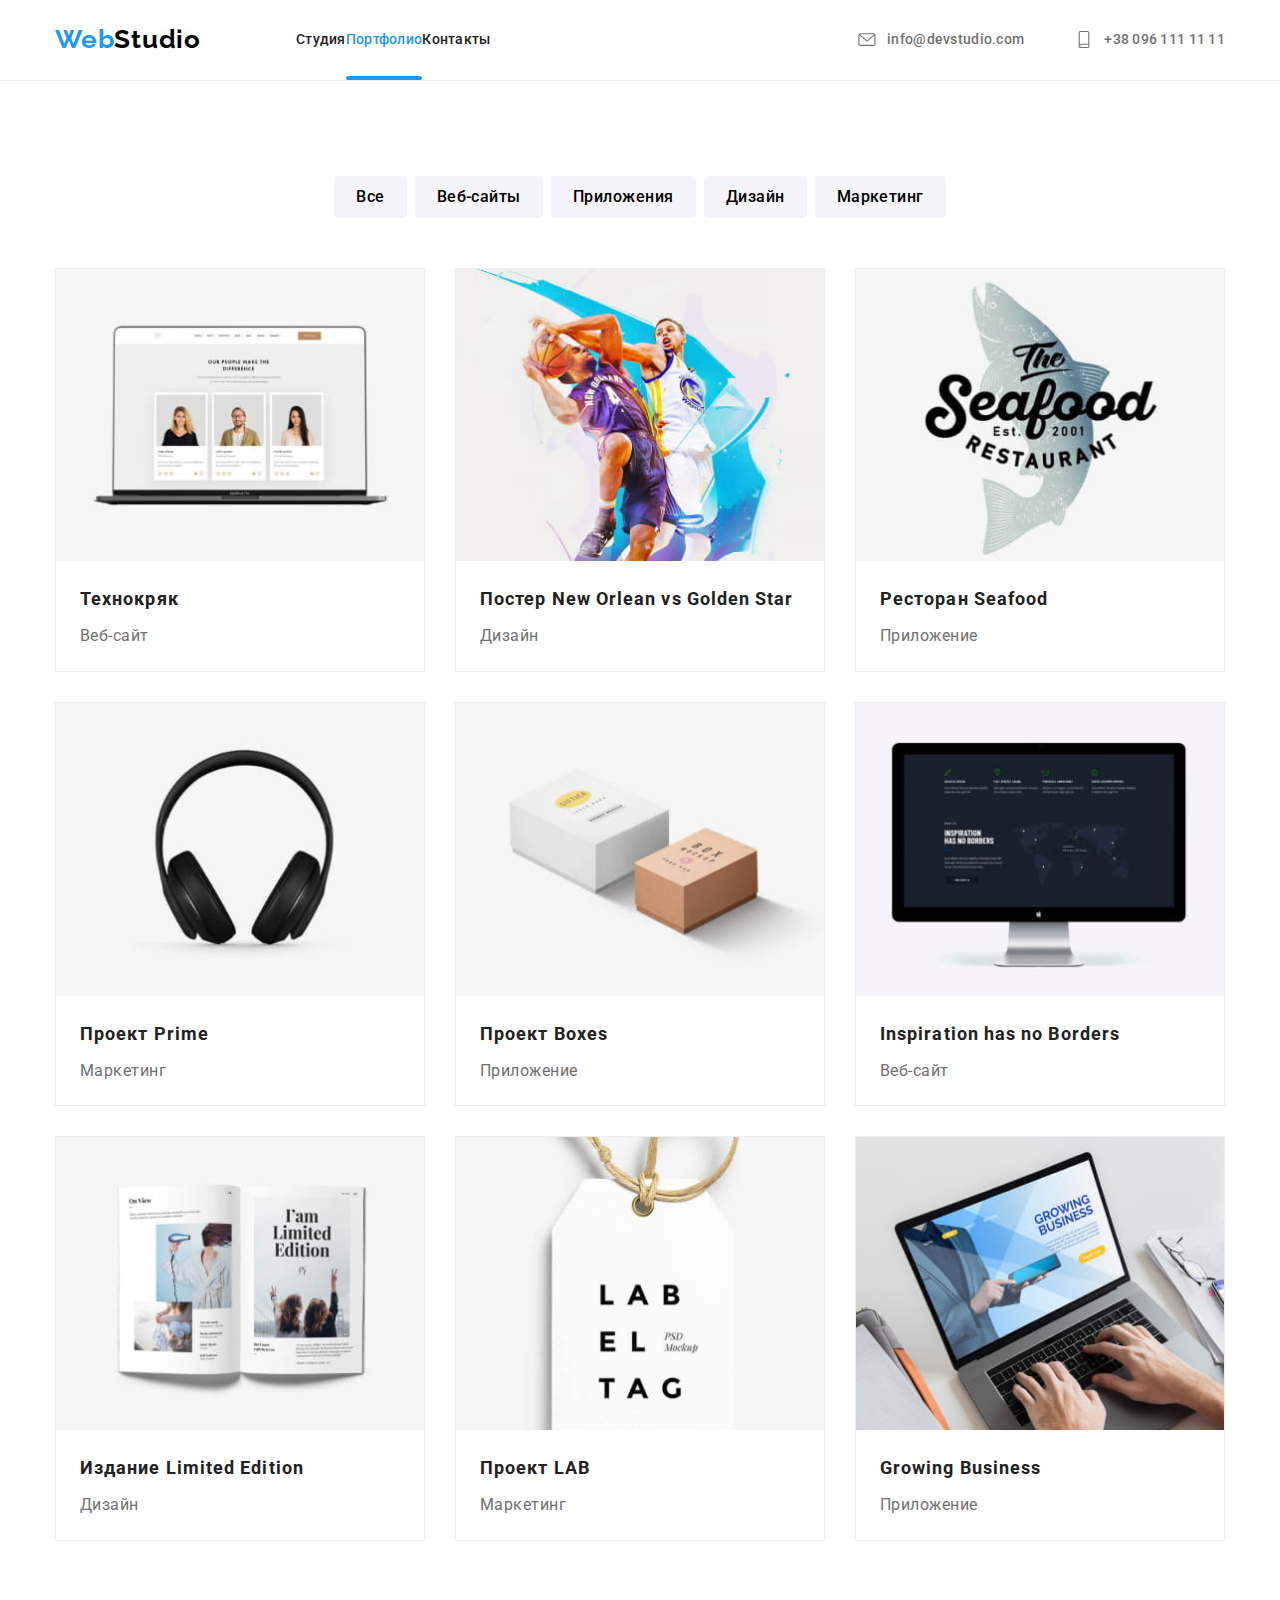
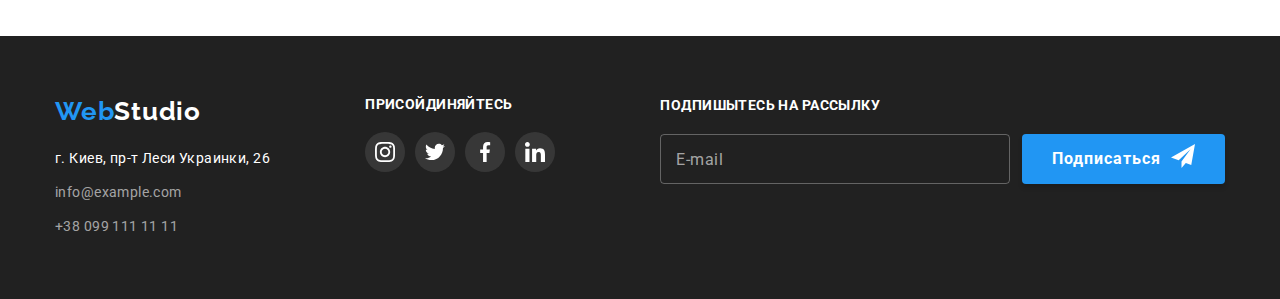
==== portfolio.html @ 68950c5d "Add files via upload" ====
<!DOCTYPE html>
<html lang="ru">

<head>
    <meta charset="UTF-8">
    <meta name="viewport" content="width=device-width, initial-scale=1.0">
    <link rel="stylesheet" href="https://cdnjs.cloudflare.com/ajax/libs/modern-normalize/1.0.0/modern-normalize.min.css">
    <link rel="preconnect" href="https://fonts.gstatic.com">
    <link href="https://fonts.googleapis.com/css2?family=Raleway:wght@700&family=Roboto:wght@400;500;700;900&display=swap" rel="stylesheet">
    <title>portfolio.html</title>
    <link rel="stylesheet" href="./css/styles.css">
</head>

<body>
    <!-- Header -->
    <header class="header-portfolio">
        <div class="container">
            <a class="logo" href="#"><span class="logo-accent">Web</span>Studio</a> 
            <nav>
                <ul class="nav-links">
                    <li class="logo-item">
                        <a class="nav-link" href="./index.html">Студия</a>
                    </li>
                    <li class="logo-item">
                        <a class="nav-link active-link" href="#">Портфолио</a>
                    </li>
                    <li class="logo-item">
                        <a class="nav-link" href="#">Контакты</a>
                    </li>
                </ul>
            </nav>
            <ul class="nav-links contact-links">
                <li>
                    <a class="nav-contact tel-link" href="mailto:info@devstudio.com">
                        <svg class="envelope">                    
                            <use class="envelope-item" href="./images/sprite-all/svg-sprite.svg#icon-envelope"></use>
                        </svg>
                        info@devstudio.com
                    </a>
                </li>
                <li>
                    <a class="nav-contact tel-item" href="tel:380961111111">
                        <svg class="smartphone">
                            <use class="smartphone-icon" href="./images/sprite-all/svg-sprite.svg#icon-smartphone"></use>
                        </svg>
                        +38 096 111 11 11
                    </a>
                </li>
            </ul>
        </div>
    </header>
    <main class="main-portfolio">

        <section class="filters">
            <div class="container">
                <h2 class="visually-hiden">Filters</h2>
                <ul class="filters-buttons">
                    <li class="filter-item">

                        <button type="button" class="filter-button">Все</button>

                    </li>
                    <li class="filter-item">

                        <button type="button" class="filter-button">Веб-сайты</button>

                    </li>

                    <li class="filter-item">

                        <button type="button" class="filter-button">Приложения</button>

                    </li>

                    <li class="filter-item">

                        <button type="button" class="filter-button">Дизайн</button>

                    </li>

                    <li class="filter-item">

                        <button type="button" class="filter-button">Маркетинг</button>

                    </li>
                </ul>

                <h2 class="visually-hiden">Портфолио</h2>
                <ul class="portfolio-cards">
                    <li class="portfolio-card">
                        <a href="" class="portfolio-link">
                            <div class="portfolio-thumb">
                                <img class="portfolio-img" src="./images/portfolio/veb-site.jpg " alt="none" title="none ">
                                <p class="img-des"> 
                                    Технокряк это современная
                                    площадка распространения 
                                    коронавируса. Компании
                                    используют эту платформу для
                                    цифрового шпионажа и атак на 
                                    защищённые сервера конкурентов.
                                </p>
                            </div>
                            
                            <div class="portfolio-des">
                                <h3 class="portfolio-title">Технокряк</h3>
                                <p class="portfolio-info">Веб-сайт</p>
                            </div>
                        </a>
                    </li>
                    <li class="portfolio-card">
                        <a href="" class="portfolio-link">
                            <div class="portfolio-thumb">
                                <img class="portfolio-img" src="./images/portfolio/poster.jpg " alt="none" title="none ">
                                <p class="img-des"> 
                                    Lorem ipsum, dolor sit amet
                                    consectetur adipisicing elit.
                                    Labore exercitationem iusto magnam quam, 
                                    assumenda fuga at dolor voluptatem soluta neque 
                                    nam dicta doloremque, animi reiciendis amet velit 
                                    recusandae tempore. Earum?
                                </p>
                            </div>
                            
                            <div class="portfolio-des" >
                                <h3 class="portfolio-title" lang="en">Постер New Orlean vs Golden Star</h3>
                                <p class="portfolio-info">Дизайн</p>
                            </div>
                        </a>
                    </li>
                    <li class="portfolio-card">
                        <a href="" class="portfolio-link">
                            <div  class="portfolio-thumb">
                                <img class="portfolio-img" src="./images/portfolio/restoran-seafood.jpg " alt="none" title=" ">
                                <p class="img-des"> 
                                    Lorem ipsum, dolor sit amet
                                    consectetur adipisicing elit.
                                    Labore exercitationem iusto magnam quam, 
                                    assumenda fuga at dolor voluptatem soluta neque 
                                    nam dicta doloremque, animi reiciendis amet velit 
                                    recusandae tempore. Earum?
                                </p>
                            </div>
                           
                            <div class="portfolio-des">
                                <h3 class="portfolio-title" lang="en">Ресторан Seafood</h3>
                                <p class="portfolio-info">Приложение</p>
                            </div>
                        </a>
                    </li>
                    <li class="portfolio-card">
                        <a href="" class="portfolio-link">
                            <div  class="portfolio-thumb">
                                <img class="portfolio-img" src="./images/portfolio/project-prime.jpg " alt="none " title=" ">
                                <p class="img-des"> 
                                    Lorem ipsum, dolor sit amet
                                    consectetur adipisicing elit.
                                    Labore exercitationem iusto magnam quam, 
                                    assumenda fuga at dolor voluptatem soluta neque 
                                    nam dicta doloremque, animi reiciendis amet velit 
                                    recusandae tempore. Earum?
                                </p>
                            </div>
                            
                            <div class="portfolio-des">
                                <h3 class="portfolio-title" lang="en">Проект Prime</h3>
                                <p class="portfolio-info"">Маркетинг</p>
                            </div>
                        </a>
                    </li>
                    <li class="portfolio-card">
                        <a href="" class="portfolio-link">
                            <div  class="portfolio-thumb">
                                <img class="portfolio-img" src="./images/portfolio/project-boxes.jpg " alt="none " title="">
                                <p class="img-des"> 
                                    Lorem ipsum, dolor sit amet
                                    consectetur adipisicing elit.
                                    Labore exercitationem iusto magnam quam, 
                                    assumenda fuga at dolor voluptatem soluta neque 
                                    nam dicta doloremque, animi reiciendis amet velit 
                                    recusandae tempore. Earum?
                                </p>
                            </div>
                            
                            <div class="portfolio-des">
                                <h3 class="portfolio-title" lang="en">Проект Boxes</h3>
                                <p class="portfolio-info">Приложение</p>
                            </div>
                        </a>
                    </li>
                    <li class="portfolio-card">
                        <a href="" class="portfolio-link">
                            <div  class="portfolio-thumb">
                                <img class="portfolio-img" src="./images/portfolio/inspiration.jpg " alt=" none" title="">
                                <p class="img-des"> 
                                    Lorem ipsum, dolor sit amet
                                    consectetur adipisicing elit.
                                    Labore exercitationem iusto magnam quam, 
                                    assumenda fuga at dolor voluptatem soluta neque 
                                    nam dicta doloremque, animi reiciendis amet velit 
                                    recusandae tempore. Earum?
                                </p>
                            </div>
                            
                            <div class="portfolio-des">
                                <h3 class="portfolio-title" lang="en">Inspiration has no Borders</h3>
                                <p class="portfolio-info">Веб-сайт</p>
                            </div>
                        </a>
                    </li>
                    <li class="portfolio-card">
                        <a href="" class="portfolio-link">
                            <div  class="portfolio-thumb">
                                <img class="portfolio-img" src="./images/portfolio/limit-ed.jpg " alt="none " title=" ">
                                <p class="img-des"> 
                                    Lorem ipsum, dolor sit amet
                                    consectetur adipisicing elit.
                                    Labore exercitationem iusto magnam quam, 
                                    assumenda fuga at dolor voluptatem soluta neque 
                                    nam dicta doloremque, animi reiciendis amet velit 
                                    recusandae tempore. Earum?
                                </p>
                            </div>
                            
                            <div class="portfolio-des">
                                <h3 class="portfolio-title" lang="en">Издание Limited Edition</h3>
                                <p class="portfolio-info">Дизайн</p>
                            </div>
                        </a>
                    </li>
                    <li class="portfolio-card">
                        <a href="" class="portfolio-link">
                            <div  class="portfolio-thumb">
                                <img class="portfolio-img" src="./images/portfolio/project-lab.jpg " alt="none " title=" ">
                                <p class="img-des"> 
                                    Lorem ipsum, dolor sit amet
                                    consectetur adipisicing elit.
                                    Labore exercitationem iusto magnam quam, 
                                    assumenda fuga at dolor voluptatem soluta neque 
                                    nam dicta doloremque, animi reiciendis amet velit 
                                    recusandae tempore. Earum?
                                </p>
                            </div>
                            
                            <div class="portfolio-des">
                                <h3 class="portfolio-title" lang="en">Проект LAB</h3>
                                <p class="portfolio-info">Маркетинг</p>
                            </div>
                        </a>   
                    </li>
                    <li class="portfolio-card">
                        <a href="" class="portfolio-link">
                            <div  class="portfolio-thumb">
                                <img class="portfolio-img" src="./images/portfolio/growing-bus.jpg " alt=" none" title=" ">
                                <p class="img-des"> 
                                    Lorem ipsum, dolor sit amet
                                    consectetur adipisicing elit.
                                    Labore exercitationem iusto magnam quam, 
                                    assumenda fuga at dolor voluptatem soluta neque 
                                    nam dicta doloremque, animi reiciendis amet velit 
                                    recusandae tempore. Earum?
                                </p>
                            </div>
                            <div class="portfolio-des">
                                <h3 class="portfolio-title" lang="en">Growing Business</h3>
                                <p class="portfolio-info">Приложение</p>
                            </div>
                        </a>
                    </li>

                </ul>
            </div>
        </section>
    </main>
    <footer class="footer">
        <div class="container footer-container">
            <div class="address">
                <a class=" logo-footer"><span class="logo-accent">Web</span>Studio </a>
                <address class="footer-address">
                        <p class="footer-place">г. Киев, пр-т Леси Украинки, 26</p>
                    <ul>
                        <li class="footer-mail">
                        <a class="footer-contact" href="mailto:info@example.com">info@example.com</a>
                        </li>
                        <li class="footer-tel">
                        <a class="footer-contact" href="tel:380991111111">+38 099 111 11 11</a>
                        </li>
                    </ul>
                </address>
            </div>
            <div class="social">
                <h4 class="social-title">ПРИСОЙДИНЯЙТЕСЬ</h4>
                <div class="social-links-fotter">
                    
                    <a href="https://www.instagram.com/" class="footer-link">

                        <svg class="social-icon icon-footer">
                            <use href="./images/sprite-all/svg-sprite.svg#icon-instagram"></use>
                        </svg>
                    
                    </a>
                    <a href="https://twitter.com/" class="footer-link">

                        <svg class="social-icon icon-footer">
                            <use href="./images/sprite-all/svg-sprite.svg#icon-twitter"></use>
                        </svg>
                    
                    </a>
                    <a href="https://facebook.com" class="footer-link">

                        <svg class="social-icon icon-footer">
                            <use href="./images/sprite-all/svg-sprite.svg#icon-facebook"></use>
                        </svg>
                    
                    </a>
                    <a href="https://www.linkedin.com" class="footer-link">

                        <svg class="social-icon icon-footer">
                            <use href="./images/sprite-all/svg-sprite.svg#icon-linkedin"></use>
                        </svg>
                    
                    </a>                                                 
                </div> 
            </div>
            <form class="mailing">
                <label class="mailing-fotter">
                    <span class="mailing-label">ПОДПИШЫТЕСЬ НА РАССЫЛКУ</span>
                    <div class="input-mail">
                        <input class="mailing-holder" type="email" name="email" placeholder="E-mail" autocomplete="off">
                        <button class="button-submit" type="submit">
                            <span class="submit-title">Подписаться</span>
                            <svg class="send-icon">
                                <use href="./images/sprite-all/svg-sprite.svg#icon-send"></use>
                            </svg>
                        </button>
                    </div>
                </label>
            </form>
        
        </div>
    </footer>

</body>

</html>
---- css/styles.css ----
:root {
  --main-backgound-color: #ffffff;
  --sec-background-color: #f5f4fa;
  --accent-color: #2196f3;
  --main-color: #2f303a;
  --dark-main-color: #212121;
  --dark-sec-color: #717171;
  --dark-add-color: rgba(255, 255, 255, 0.6);
}

body {
  /*padding-top: 79px;*/
  font-family: "Roboto", sans-serif;
  text-decoration: none;
  background-color: var(--main-backgound-color);
}

h1,
h2,
h3,
h4 {
  margin: 0px;
}

ul {
  margin: 0px;
  padding: 0px;
}

a {
  text-decoration: none;
  cursor: pointer;
  margin: 0px;
  padding: 0px;

  transition: color 250ms linear;
}

button {
  text-decoration: none;
  cursor: pointer;
  margin: 0px;
  padding: 0px;
  border: none;
  background: none;
}

a:hover,
a:focus {
  color: var(--accent-color);
}

p {
  margin: 0px;
}

button {
  cursor: pointer;
}

li {
  list-style: none;
  margin: 0;
  padding: 0;
}

/*
.main-portfolio {
  padding: 94px;
}
*/
.container {
  width: 1200px;
  margin-left: auto;
  margin-right: auto;
  padding: 0px 15px;
}

/* logo */

.header,
.header-portfolio {
  /*position: fixed;
  top: 0;
  z-index: 1;

  width: 100%;*/

  background-color: var(--main-backgound-color);
}

.logo {
  color: #000000;
  font-weight: 700;
  font-size: 26px;
  line-height: 1.2;
  letter-spacing: 0.03em;
  font-family: "Raleway", sans-serif;

  margin-right: 95px;
}

.header-portfolio {
  border-bottom: 1px solid #ececec;
}

.header > .container,
.header-portfolio > .container {
  display: flex;
  align-items: center;
}

.logo-accent {
  color: var(--accent-color);
}

/* nav-links */

.nav-links {
  display: flex;
}

.nav-contact {
  display: flex;
  align-items: center;
  padding: 16px 0px;

  transition: color 250ms linear;
}

.nav-contact:hover,
.nav-contact:focus {
  color: var(--accent-color);
}

.nav-link {
  display: block;
  position: relative;

  color: var(--dark-main-color);

  font-weight: 500;
  font-size: 14px;
  line-height: 1.14;
  letter-spacing: 0.02em;

  padding: 32px 0px;

  transition: color 250ms linear;
}

.nav-link:hover,
.nav-link:focus {
  color: var(--accent-color);
}

.active-link {
  color: var(--accent-color);
}

.active-link::after {
  content: "";
  position: absolute;
  bottom: 0;
  left: 0;

  display: block;

  width: 100%;
  height: 4px;
  border-radius: 2px;

  background-color: var(--accent-color);
  color: var(--accent-color);
}
/*


.open-new::after {
  content: "";
  position: absolute;
  bottom: 0;
  left: 0;

  display: block;

  width: 100%;
  height: 4px;
  border-radius: 2px;

  background-color: var(--accent-color);
  color: var(--accent-color);

  transform: scaleX(0);
  transition: transform 250ms linear;
}

.open-new:hover::after {
  transform: scaleX(1);
}
*/
.nav-item:not(:last-child) {
  margin-right: 50px;
}

.envelope {
  width: 20px;
  height: 17px;
  margin-right: 10px;
  fill: currentColor;
}

.smartphone {
  width: 20px;
  height: 17px;
  margin-right: 10px;
  fill: currentColor;
}

.contact-links {
  margin-left: auto;
}

.tel-link {
  margin-right: 50px;
}

.nav-contact {
  color: var(--dark-sec-color);
  font-weight: 500;
  font-size: 14px;
  line-height: 1.14;
  letter-spacing: 0.02em;
}

/* Hero */

.hero {
  padding-bottom: 200px;
  padding-top: 200px;

  margin-left: auto;
  margin-right: auto;
  max-width: 1600px;
  height: 600px;

  background-color: #c4c4c4;
  background-image: linear-gradient(
      rgba(47, 48, 58, 0.4),
      rgba(47, 48, 58, 0.4)
    ),
    url(../images/hero/hero-bg.jpg);
}

.hero-title {
  color: #ffffff;
  font-style: normal;
  font-weight: 900;
  font-size: 44px;
  line-height: 1.37;
  text-align: center;
  letter-spacing: 0.06em;
  text-transform: uppercase;
  padding: 0px 0px 30px;
  width: 700px;
  margin-left: auto;
  margin-right: auto;
}

.order-service {
  color: #ffffff;
  font-weight: 700;
  font-size: 16px;
  line-height: 1.9;
  display: flex;
  margin-right: auto;
  margin-left: auto;
  border: none;
  align-items: center;
  text-align: center;
  letter-spacing: 0.06em;
  /* botton*/
  background-color: #188ce8;
  box-shadow: 0px 4px 4px rgba(0, 0, 0, 0.15);
  border-radius: 4px;

  transition: background-color 250ms linear;
}

.order-service:hover,
.order-service:focus {
  background-color: var(--accent-color);
}

.button-order {
  padding: 10px 32px;
}

/* Features */

.features {
  padding-bottom: 95px;
  padding-top: 95px;
}

.visually-hiden {
  position: absolute;
  clip: rect(0 0 0 0);
  width: 1px;
  height: 1px;
  margin: -1px;
  display: none;
}

.featurs-icons {
  display: flex;

  width: 270px;
  height: 120px;

  background-color: var(--sec-background-color);
  margin-bottom: 30px;
  justify-content: center;
  align-items: center;
}

.feature-icon {
  width: 70px;
  height: 70px;
}

.features-items {
  display: flex;
  align-items: center;
}

.features-item:not(:last-child) {
  margin-right: 30px;
}

.features-title {
  font-weight: 700;
  font-size: 14px;
  line-height: 1.14;
  letter-spacing: 0.03em;
  text-transform: uppercase;
  margin-bottom: 10px;
  color: var(--dark-main-color);
}

.features-des {
  font-size: 14px;
  line-height: 1.71;
  letter-spacing: 0.03em;
  color: var(--dark-sec-color);
}

/* What we do */

.work {
  padding-bottom: 80px;
}

.work-title {
  font-weight: 700;
  font-size: 36px;
  line-height: 1.17;
  text-align: center;
  letter-spacing: 0.03em;
  margin-bottom: 50px;
}

.work-item {
  position: relative;
}

.work-images {
  display: flex;
}

.work-img {
  width: 370px;
}

.work-item:not(:last-child) {
  margin-right: 30px;
}

.work-des {
  position: absolute;
  bottom: 3px;
  left: 0;
  width: 100%;

  padding: 30px 80px;

  font-weight: 700;
  font-size: 14px;
  line-height: 16px;
  text-align: center;
  letter-spacing: 0.03em;

  background: rgba(47, 48, 58, 0.8);
  color: #fff;
}

/* our teame */

.team {
  background-color: var(--sec-background-color);
  padding-bottom: 95px;
  padding-top: 95px;
}

.team-cards {
  display: flex;
}

.team-pchoto {
  width: 270px;
  margin-bottom: 30px;
}

.team-title {
  font-weight: 700;
  font-size: 36px;
  line-height: 1.17;
  text-align: center;
  letter-spacing: 0.03em;
  margin-bottom: 50px;
}

.team-card {
  background-color: var(--main-backgound-color);
  box-shadow: 0px 1px 3px rgba(0, 0, 0, 0.12), 0px 1px 1px rgba(0, 0, 0, 0.14),
    0px 2px 1px rgba(0, 0, 0, 0.2);
  border-radius: 0px 0px 4px 4px;
}

.team-card:not(:last-child) {
  margin-right: 30px;
}

.team-des {
  font-weight: 500;
  font-size: 16px;
  line-height: 1.19;
  text-align: center;
  letter-spacing: 0.03em;
  color: var(--dark-main-color);
  margin-bottom: 10px;
}

.position-des {
  text-align: center;
  margin-bottom: 30px;
}

.team-position {
  font-weight: 400;
  color: var(--dark-sec-color);
}

.social-links {
  display: flex;
  justify-content: center;
  align-items: center;

  width: 205px;
  height: 40px;

  margin-right: 32px;
  margin-left: 32px;
  margin-bottom: 30px;
}

.social-link {
  border-radius: 50%;

  width: 40px;
  height: 40px;

  color: #afb1b8;

  display: flex;
  justify-content: center;
  align-items: center;

  transition: color 250ms linear, background-color 250ms linear;
}

.social-link:hover,
.social-link:focus {
  background-color: var(--accent-color);
  color: #fff;
}

.social-link:not(:last-child) {
  margin-right: 10px;
}

.social-icon {
  width: 20px;
  height: 20px;
  fill: currentColor;
}

/* Regular Customers */

.customers {
  padding: 95px 0px 100px;
}

.customers-title {
  font-weight: 700;
  font-size: 36px;
  line-height: 42px;
  text-align: center;
  letter-spacing: 0.03em;

  margin-bottom: 50px;
}

.customers-logos {
  display: flex;
}

.customer-logo:not(:last-child) {
  margin-right: 30px;
}

.customer-link {
  color: #afb1b8;
  padding: 22px 60px;
  border: 1px solid #afb1b8;
  border-radius: 4px;

  transition: color 250ms linear, border 250ms linear;
}

.link-inner {
  color: #afb1b8;
  padding: 25px 45px;
}

.customer-logo {
  display: flex;
  justify-content: center;
  align-items: center;
}

.customer-logo:hover .customer-link,
.customer-logo:focus .customer-link {
  color: var(--accent-color);
  border-color: var(--accent-color);
}

.customer-icon {
  width: 45px;
  height: 50px;

  fill: currentColor;
}

.customers-inner {
  width: 80px;
  height: 42px;
}

/* Footer */

.footer {
  background-color: var(--dark-main-color);
  padding-top: 60px;
  padding-bottom: 60px;
}

.footer-container {
  display: flex;
  justify-content: space-between;
}

.address {
  margin-right: 70px;
}

.logo-footer {
  color: #ffffff;
  font-family: "Raleway", sans-serif;
  font-weight: 700;
  font-size: 26px;
  line-height: 1.19;
  letter-spacing: 0.03em;
  margin-bottom: 20px;
}

.footer-address {
  margin-top: 20px;
  font-style: normal;

  font-size: 14px;
  line-height: 1.71;
  letter-spacing: 0.03em;

  color: var(--main-backgound-color);
}

.footer-place {
  margin-bottom: 10px;
}

.footer-mail {
  margin-bottom: 10px;
}

.footer-contact {
  font-style: normal;
  color: var(--dark-add-color);
}

.social-title {
  font-weight: 700;
  font-size: 14px;
  line-height: 16px;
  letter-spacing: 0.03em;

  color: #ffffff;

  margin-bottom: 20px;
}

.social-links-fotter {
  display: flex;
  margin-right: 70px;
}

.footer-link {
  border-radius: 50%;
  width: 40px;
  height: 40px;

  margin-right: 10px;

  color: #afb1b8;
  background-color: rgba(255, 255, 255, 0.1);

  display: flex;
  justify-content: center;
  align-items: center;

  transition: background-color 250ms linear;
}

.footer-link:hover,
.footer-link:focus {
  background-color: var(--accent-color);
  color: #fff;
}

.icon-footer {
  color: #ffffff;
}

.mailing-label {
  font-weight: 700;
  font-size: 14px;
  line-height: 114%;
  letter-spacing: 0.03em;
  text-transform: uppercase;

  color: #fff;
}

.input-mail {
  display: flex;

  margin-top: 20px;
}

.mailing-holder {
  padding: 15px 15px 15px 15px;
  margin-right: 12px;
  width: 350px;
  height: 50px;
  outline: none;
  background: none;

  color: rgba(255, 255, 255, 0.6);

  border: 1px solid rgba(255, 255, 255, 0.3);
  border-radius: 4px;
}

.mailing-holder::placeholder {
  font-weight: 400;
  font-size: 16px;
  line-height: 125%;

  letter-spacing: 0.03em;

  color: rgba(255, 255, 255, 0.6);
}

.button-submit {
  display: flex;

  padding: 10px 30px;

  background: var(--accent-color);
  box-shadow: 0px 4px 4px rgba(0, 0, 0, 0.15);
  border-radius: 4px;

  color: #fff;
}

.submit-title {
  margin-right: 10px;

  font-weight: 700;
  font-size: 16px;
  line-height: 187%;

  letter-spacing: 0.06em;

  color: #fff;
}

.send-icon {
  display: flex;
  justify-content: center;
  align-items: center;

  width: 24px;
  height: 24px;

  fill: currentColor;
}

/* Modal */
.backdrop {
  position: fixed;
  top: 0;
  left: 0;
  width: 100%;
  height: 100%;

  z-index: 2;

  background-color: rgba(0, 0, 0, 0.2);

  transition: opacity 250ms linear;
}

.backdrop.is-hidden {
  opacity: 0;
  pointer-events: none;
}

.backdrop.is-hidden .modal {
  transform: scale(0.5);
  transform: translate(-50%, -50%) scale(0.5);
}

.close-button {
  position: absolute;
  top: 0;
  right: 0;
  margin: 8px 8px 0px 0px;

  color: var(--dark-main-color);
  transition: color 250ms linear;
}

.close-button:hover,
.close-button:focus {
  color: var(--accent-color);
}

.modal {
  position: absolute;
  top: 50%;
  left: 50%;
  transform: translate(-50%, -50%) scale(1);
  padding: 40px;

  width: 530px;
  height: 580px;

  background-color: var(--main-backgound-color);

  transition: transform 250ms linear;
}

.close-icon {
  width: 30px;
  height: 30px;
  padding: 6px;

  border-radius: 50%;
  border: 1px solid rgba(0, 0, 0, 0.1);

  fill: currentColor;
}

.modal-title {
  margin-bottom: 20px;

  font-weight: 700;
  font-size: 20px;
  line-height: 115%;
  text-align: center;
  letter-spacing: 0.03em;
}

.signup-form {
  width: 450px;
}

.form-field {
  position: relative;
  display: block;
  margin-bottom: 10px;
}

.form-field:focus-within .form-input {
  outline: none;
  border: 1px solid var(--accent-color);
}

.form-field:focus-within .icon {
  color: var(--accent-color);
}

.form-field:focus-within .form-feedback {
  outline: none;
  border: 1px solid var(--accent-color);
}

.form-field:focus-within .form-feedback::placeholder {
  color: rgba(33, 150, 243, 0.5);
}

.form-label {
  font-weight: 400;
  font-size: 12px;
  line-height: 116%;

  margin-bottom: 10px;

  letter-spacing: 0.01em;
  color: var(--dark-sec-color);
}

.input-cont {
  position: relative;
  color: var(--dark-main-color);
}

.form-input {
  width: 100%;

  padding: 10px 10px 10px 40px;
  border: 1px solid rgba(33, 33, 33, 0.2);
  border-radius: 4px;
  box-sizing: border-box;

  transition: border 250ms linear;
}

.form-field .icon {
  position: absolute;
  top: 50%;
  left: 10px;
  transform: translateY(-50%);

  width: 18px;
  height: 18px;
  fill: currentColor;
  transition: color 250ms linear;
}

.form-feedback {
  width: 100%;
  height: 120px;
  padding: 12px 16px;
  resize: none;

  border: 1px solid rgba(33, 33, 33, 0.2);
  box-sizing: border-box;
  border-radius: 4px;

  transition: border 250ms linear;
}

textarea::placeholder {
  font-weight: 400;
  font-size: 14px;
  line-height: 142%;
  letter-spacing: 0.01em;

  color: rgba(117, 117, 117, 0.5);

  transition: color 250ms linear;
}

.form-checkbox:checked + .checkbox-icon {
  background-color: var(--accent-color);
  border: 1px solid var(--accent-color);
}

.checkbox-field {
  display: flex;

  align-items: center;
  color: #fff;
  margin-bottom: 30px;
}

.checkbox-icon {
  position: absolute;
  top: 50%;
  left: 0px;
  transform: translateY(-50%);

  margin-right: 8px;

  width: 16px;
  height: 16px;
  border: 1px solid var(--dark-main-color);
  border-radius: 2px;

  background-image: url(../images/sprite-all/SVG/icon-check.svg);
  background-origin: border-box;
  fill: currentColor;

  transition: background-color 250ms linear, border 250ms linear;
}

.checkbox-label {
  margin-left: 24px;
  font-weight: 400;
  font-size: 14px;
  line-height: 171%;

  letter-spacing: 0.03em;
  color: var(--dark-sec-color);
}

.label-link {
  color: var(--accent-color);
  border-bottom: 1px solid var(--accent-color);
  margin-left: 5px;
}

.form-submit {
  display: flex;
  font-weight: 700;
  font-size: 16px;
  line-height: 187%;

  margin: auto;
  padding: 10px 60px;

  letter-spacing: 0.06em;
  color: #fff;

  background: #2196f3;
  box-shadow: 0px 4px 4px rgba(0, 0, 0, 0.15);
  border-radius: 4px;
}
/* portfolio.html */

/*filters*/

.filters {
  padding-bottom: 95px;
}

.filters-title {
  display: none;
}

.filters-button {
  font-weight: 500;
  font-size: 16px;
  line-height: 1.62;
  text-align: center;
  letter-spacing: 0.03em;
  color: var(--dark-main-color);
}

.filter-item:not(:last-child) {
  margin-right: 8px;
}

.filter-button {
  padding: 8px 22px;
  border-radius: 4px;
  border: none;

  font-weight: 500;
  font-size: 16px;
  line-height: 162%;
  text-align: center;
  letter-spacing: 0.03em;
  background: #f5f4fa;

  transition: background-color 250ms linear, color 250ms linear,
    box-shadow 250ms linear;
}

.filter-button:hover,
.filter-button:focus {
  background-color: var(--accent-color);
  color: var(--main-backgound-color);
  box-shadow: 0px 1px 3px rgba(0, 0, 0, 0.12), 0px 1px 1px rgba(0, 0, 0, 0.14),
    0px 2px 1px rgba(0, 0, 0, 0.2);
}

.filters-buttons {
  display: flex;
  justify-content: center;
  margin-bottom: 50px;
}

.visually-hiden,
.visually-hiden {
  display: none;
}

/* portfolio */

.header-portfolio {
  margin-bottom: 95px;
}

.portfolio-cards {
  display: flex;
  flex-wrap: wrap;
}

.portfolio-card {
  width: calc((100% - 60px) / 3);
  margin-bottom: 30px;
  margin-right: 30px;
  border: 1px solid #eeeeee;
}

.portfolio-card:nth-last-child(-n + 3) {
  margin-bottom: 0px;
}

.portfolio-card:nth-child(3n) {
  margin-right: 0px;
}

.portfolio-link:hover,
.portfolio-link:focus {
  box-shadow: 0px 1px 3px rgba(0, 0, 0, 0.12), 0px 1px 1px rgba(0, 0, 0, 0.14),
    0px 2px 1px rgba(0, 0, 0, 0.2);
}

.portfolio-link {
  display: block;
}

.portfolio-thumb {
  position: relative;

  overflow: hidden;
}

.portfolio-img {
  display: block;
  width: calc(100%);
  margin-bottom: 0px;
}

.img-des {
  position: absolute;
  bottom: 0;
  left: 0;

  padding: 60px 24px;

  font-weight: 400;
  font-size: 18px;
  line-height: 156%;
  letter-spacing: 0.03em;

  background: rgba(33, 150, 243, 0.9);
  color: #fff;

  transform: translateY(320px);
  transition: transform 250ms linear;
}

.portfolio-link:hover .img-des,
.portfolio-link:focus .img-des {
  transform: translateY(0);
}

.portfolio-des {
  padding: 20px 24px;
}

.portfolio-title {
  font-weight: 700;
  font-size: 18px;
  line-height: 2;
  letter-spacing: 0.06em;
  color: var(--dark-main-color);
  padding-bottom: 4px;
}

.portfolio-info {
  font-size: 16px;
  line-height: 1.87;
  letter-spacing: 0.03em;
  color: var(--dark-sec-color);
}
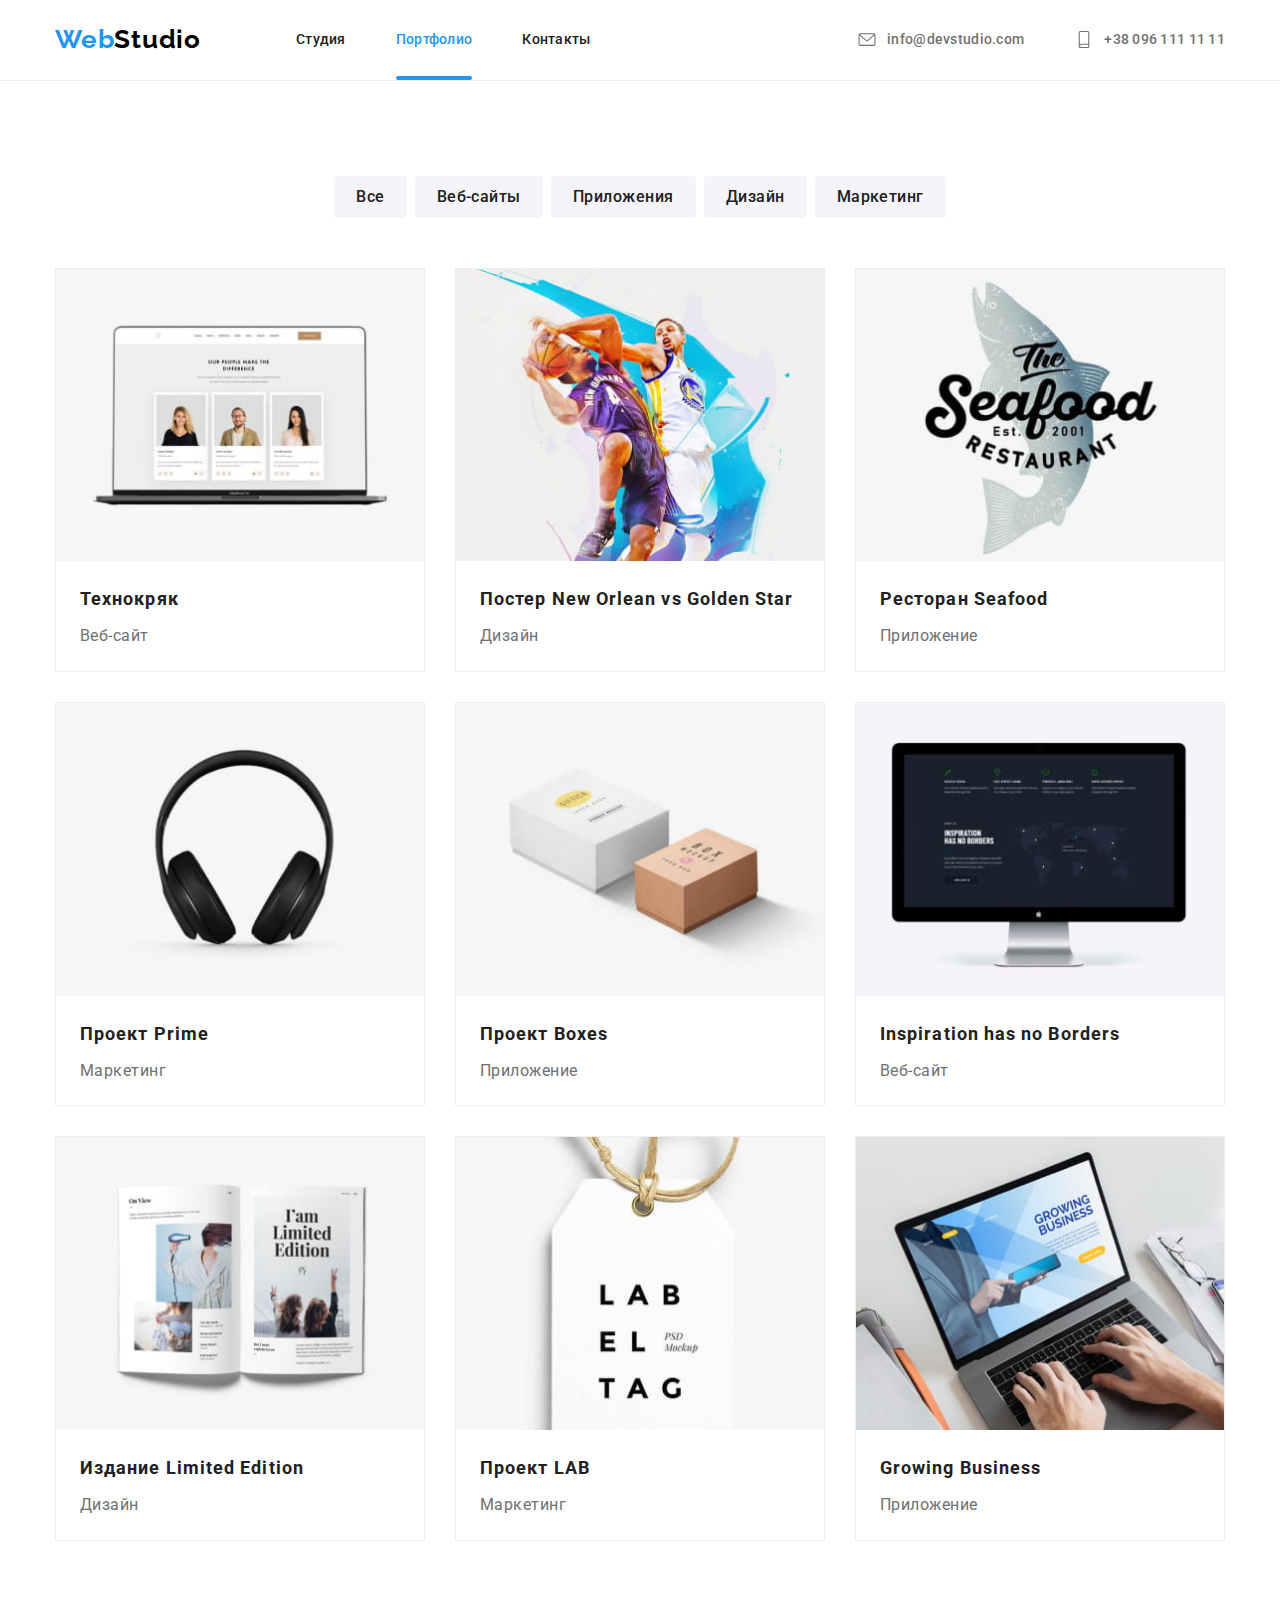
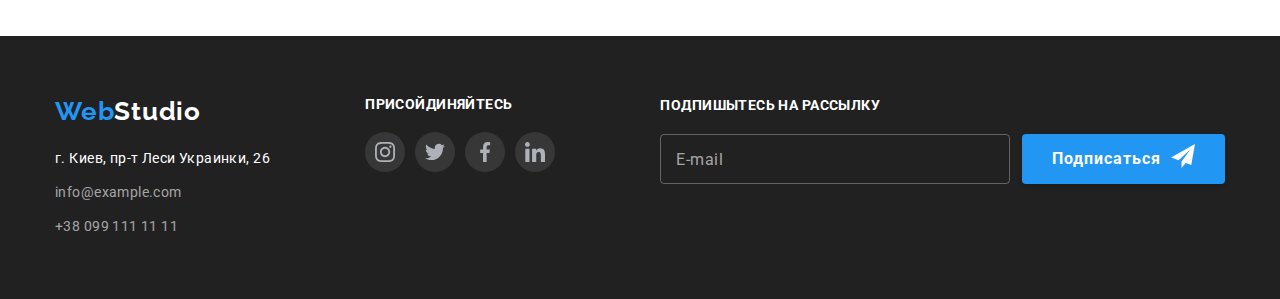
==== commit e09bb104: "portfolio-redy(1)" ====
--- a/portfolio.html
+++ b/portfolio.html
@@ -8,46 +8,52 @@
     <link rel="preconnect" href="https://fonts.gstatic.com">
     <link href="https://fonts.googleapis.com/css2?family=Raleway:wght@700&family=Roboto:wght@400;500;700;900&display=swap" rel="stylesheet">
     <title>portfolio.html</title>
-    <link rel="stylesheet" href="./css/styles.css">
+    <link rel="stylesheet" href="./css/main.min.css" />
 </head>
 
 <body>
     <!-- Header -->
     <header class="header-portfolio">
-        <div class="container">
-            <a class="logo" href="#"><span class="logo-accent">Web</span>Studio</a> 
-            <nav>
-                <ul class="nav-links">
-                    <li class="logo-item">
-                        <a class="nav-link" href="./index.html">Студия</a>
-                    </li>
-                    <li class="logo-item">
-                        <a class="nav-link active-link" href="#">Портфолио</a>
-                    </li>
-                    <li class="logo-item">
-                        <a class="nav-link" href="#">Контакты</a>
-                    </li>
-                </ul>
-            </nav>
-            <ul class="nav-links contact-links">
-                <li>
-                    <a class="nav-contact tel-link" href="mailto:info@devstudio.com">
-                        <svg class="envelope">                    
-                            <use class="envelope-item" href="./images/sprite-all/svg-sprite.svg#icon-envelope"></use>
-                        </svg>
-                        info@devstudio.com
-                    </a>
-                </li>
-                <li>
-                    <a class="nav-contact tel-item" href="tel:380961111111">
-                        <svg class="smartphone">
-                            <use class="smartphone-icon" href="./images/sprite-all/svg-sprite.svg#icon-smartphone"></use>
-                        </svg>
-                        +38 096 111 11 11
-                    </a>
-                </li>
-            </ul>
-        </div>
+      <div class="container">
+        <a class="logo" href="#"><span class="logo-accent">Web</span>Studio</a>
+        <nav>
+          <ul class="nav-links">
+            <li class="nav-item">
+              <a class="nav-link open-new" href="./index.html">Студия</a>
+            </li>
+            <li class="nav-item">
+              <a class="nav-link active-link" href="#">Портфолио</a>
+            </li>
+            <li class="nav-item">
+              <a class="nav-link open-new" href="#">Контакты</a>
+            </li>
+          </ul>
+        </nav>
+        <ul class="nav-links contact-links">
+          <li class="logo-adress">
+            <a class="nav-contact tel-link" href="mailto:info@devstudio.com">
+              <svg class="envelope">
+                <use
+                  class="envelope-item"
+                  href="./images/sprite-all/svg-sprite.svg#icon-envelope"
+                ></use>
+              </svg>
+              info@devstudio.com
+            </a>
+          </li>
+          <li class="logo-adress">
+            <a class="nav-contact tel-item" href="tel:380961111111">
+              <svg class="smartphone">
+                <use
+                  class="smartphone-icon"
+                  href="./images/sprite-all/svg-sprite.svg#icon-smartphone"
+                ></use>
+              </svg>
+              +38 096 111 11 11
+            </a>
+          </li>
+        </ul>
+      </div>
     </header>
     <main class="main-portfolio">
 
@@ -55,43 +61,43 @@
             <div class="container">
                 <h2 class="visually-hiden">Filters</h2>
                 <ul class="filters-buttons">
-                    <li class="filter-item">
-
-                        <button type="button" class="filter-button">Все</button>
-
-                    </li>
-                    <li class="filter-item">
-
-                        <button type="button" class="filter-button">Веб-сайты</button>
-
-                    </li>
-
-                    <li class="filter-item">
-
-                        <button type="button" class="filter-button">Приложения</button>
-
-                    </li>
-
-                    <li class="filter-item">
-
-                        <button type="button" class="filter-button">Дизайн</button>
-
-                    </li>
-
-                    <li class="filter-item">
-
-                        <button type="button" class="filter-button">Маркетинг</button>
+                    <li class="filters-item">
+
+                        <button type="button" class="filters-button">Все</button>
+
+                    </li>
+                    <li class="filters-item">
+
+                        <button type="button" class="filters-button">Веб-сайты</button>
+
+                    </li>
+
+                    <li class="filters-item">
+
+                        <button type="button" class="filters-button">Приложения</button>
+
+                    </li>
+
+                    <li class="filters-item">
+
+                        <button type="button" class="filters-button">Дизайн</button>
+
+                    </li>
+
+                    <li class="filters-item">
+
+                        <button type="button" class="filters-button">Маркетинг</button>
 
                     </li>
                 </ul>
 
                 <h2 class="visually-hiden">Портфолио</h2>
-                <ul class="portfolio-cards">
+                <ul class="portfolio">
                     <li class="portfolio-card">
                         <a href="" class="portfolio-link">
                             <div class="portfolio-thumb">
                                 <img class="portfolio-img" src="./images/portfolio/veb-site.jpg " alt="none" title="none ">
-                                <p class="img-des"> 
+                                <p class="portfolio-img-des"> 
                                     Технокряк это современная
                                     площадка распространения 
                                     коронавируса. Компании
@@ -111,7 +117,7 @@
                         <a href="" class="portfolio-link">
                             <div class="portfolio-thumb">
                                 <img class="portfolio-img" src="./images/portfolio/poster.jpg " alt="none" title="none ">
-                                <p class="img-des"> 
+                                <p class="portfolio-img-des"> 
                                     Lorem ipsum, dolor sit amet
                                     consectetur adipisicing elit.
                                     Labore exercitationem iusto magnam quam, 
@@ -131,7 +137,7 @@
                         <a href="" class="portfolio-link">
                             <div  class="portfolio-thumb">
                                 <img class="portfolio-img" src="./images/portfolio/restoran-seafood.jpg " alt="none" title=" ">
-                                <p class="img-des"> 
+                                <p class="portfolio-img-des"> 
                                     Lorem ipsum, dolor sit amet
                                     consectetur adipisicing elit.
                                     Labore exercitationem iusto magnam quam, 
@@ -151,7 +157,7 @@
                         <a href="" class="portfolio-link">
                             <div  class="portfolio-thumb">
                                 <img class="portfolio-img" src="./images/portfolio/project-prime.jpg " alt="none " title=" ">
-                                <p class="img-des"> 
+                                <p class="portfolio-img-des"> 
                                     Lorem ipsum, dolor sit amet
                                     consectetur adipisicing elit.
                                     Labore exercitationem iusto magnam quam, 
@@ -171,7 +177,7 @@
                         <a href="" class="portfolio-link">
                             <div  class="portfolio-thumb">
                                 <img class="portfolio-img" src="./images/portfolio/project-boxes.jpg " alt="none " title="">
-                                <p class="img-des"> 
+                                <p class="portfolio-img-des"> 
                                     Lorem ipsum, dolor sit amet
                                     consectetur adipisicing elit.
                                     Labore exercitationem iusto magnam quam, 
@@ -191,7 +197,7 @@
                         <a href="" class="portfolio-link">
                             <div  class="portfolio-thumb">
                                 <img class="portfolio-img" src="./images/portfolio/inspiration.jpg " alt=" none" title="">
-                                <p class="img-des"> 
+                                <p class="portfolio-img-des"> 
                                     Lorem ipsum, dolor sit amet
                                     consectetur adipisicing elit.
                                     Labore exercitationem iusto magnam quam, 
@@ -211,7 +217,7 @@
                         <a href="" class="portfolio-link">
                             <div  class="portfolio-thumb">
                                 <img class="portfolio-img" src="./images/portfolio/limit-ed.jpg " alt="none " title=" ">
-                                <p class="img-des"> 
+                                <p class="portfolio-img-des"> 
                                     Lorem ipsum, dolor sit amet
                                     consectetur adipisicing elit.
                                     Labore exercitationem iusto magnam quam, 
@@ -231,7 +237,7 @@
                         <a href="" class="portfolio-link">
                             <div  class="portfolio-thumb">
                                 <img class="portfolio-img" src="./images/portfolio/project-lab.jpg " alt="none " title=" ">
-                                <p class="img-des"> 
+                                <p class="portfolio-img-des"> 
                                     Lorem ipsum, dolor sit amet
                                     consectetur adipisicing elit.
                                     Labore exercitationem iusto magnam quam, 
@@ -251,7 +257,7 @@
                         <a href="" class="portfolio-link">
                             <div  class="portfolio-thumb">
                                 <img class="portfolio-img" src="./images/portfolio/growing-bus.jpg " alt=" none" title=" ">
-                                <p class="img-des"> 
+                                <p class="portfolio-img-des"> 
                                     Lorem ipsum, dolor sit amet
                                     consectetur adipisicing elit.
                                     Labore exercitationem iusto magnam quam, 
@@ -272,73 +278,84 @@
         </section>
     </main>
     <footer class="footer">
-        <div class="container footer-container">
-            <div class="address">
-                <a class=" logo-footer"><span class="logo-accent">Web</span>Studio </a>
-                <address class="footer-address">
-                        <p class="footer-place">г. Киев, пр-т Леси Украинки, 26</p>
-                    <ul>
-                        <li class="footer-mail">
-                        <a class="footer-contact" href="mailto:info@example.com">info@example.com</a>
-                        </li>
-                        <li class="footer-tel">
-                        <a class="footer-contact" href="tel:380991111111">+38 099 111 11 11</a>
-                        </li>
-                    </ul>
-                </address>
+      <div class="container footer-container">
+        <div class="footer-address-cont">
+          <a class="logo-footer">
+            <span class="logo-footer-accent">Web</span>Studio
+          </a>
+          <address class="footer-address">
+            <p class="footer-streed">г. Киев, пр-т Леси Украинки, 26</p>
+            <ul>
+              <li class="footer-mail">
+                <a class="footer-contact" href="mailto:info@example.com"
+                  >info@example.com</a
+                >
+              </li>
+              <li class="footer-tel">
+                <a class="footer-contact" href="tel:380991111111"
+                  >+38 099 111 11 11</a
+                >
+              </li>
+            </ul>
+          </address>
+        </div>
+        <div class="social">
+          <h4 class="social-title">ПРИСОЙДИНЯЙТЕСЬ</h4>
+          <div class="social-links-fotter">
+            <a href="https://www.instagram.com/" class="footer-link">
+              <svg class="social-icon-footer">
+                <use
+                  href="./images/sprite-all/svg-sprite.svg#icon-instagram"
+                ></use>
+              </svg>
+            </a>
+            <a href="https://twitter.com/" class="footer-link">
+              <svg class="social-icon-footer">
+                <use
+                  href="./images/sprite-all/svg-sprite.svg#icon-twitter"
+                ></use>
+              </svg>
+            </a>
+            <a href="https://facebook.com" class="footer-link">
+              <svg class="social-icon-footer">
+                <use
+                  href="./images/sprite-all/svg-sprite.svg#icon-facebook"
+                ></use>
+              </svg>
+            </a>
+            <a href="https://www.linkedin.com" class="footer-link">
+              <svg class="social-icon social-icon-footer">
+                <use
+                  href="./images/sprite-all/svg-sprite.svg#icon-linkedin"
+                ></use>
+              </svg>
+            </a>
+          </div>
+        </div>
+        <form class="mailing">
+          <label class="mailing-fotter">
+            <span class="mailing-label">ПОДПИШЫТЕСЬ НА РАССЫЛКУ</span>
+            <div class="mailing-input">
+              <input
+                class="mailing-holder"
+                type="email"
+                name="email"
+                placeholder="E-mail"
+                autocomplete="off"
+              />
+              <button class="mailing-submit" type="submit">
+                <span class="mailing-submit-title">Подписаться</span>
+                <svg class="mailing-submit-icon">
+                  <use
+                    href="./images/sprite-all/svg-sprite.svg#icon-send"
+                  ></use>
+                </svg>
+              </button>
             </div>
-            <div class="social">
-                <h4 class="social-title">ПРИСОЙДИНЯЙТЕСЬ</h4>
-                <div class="social-links-fotter">
-                    
-                    <a href="https://www.instagram.com/" class="footer-link">
-
-                        <svg class="social-icon icon-footer">
-                            <use href="./images/sprite-all/svg-sprite.svg#icon-instagram"></use>
-                        </svg>
-                    
-                    </a>
-                    <a href="https://twitter.com/" class="footer-link">
-
-                        <svg class="social-icon icon-footer">
-                            <use href="./images/sprite-all/svg-sprite.svg#icon-twitter"></use>
-                        </svg>
-                    
-                    </a>
-                    <a href="https://facebook.com" class="footer-link">
-
-                        <svg class="social-icon icon-footer">
-                            <use href="./images/sprite-all/svg-sprite.svg#icon-facebook"></use>
-                        </svg>
-                    
-                    </a>
-                    <a href="https://www.linkedin.com" class="footer-link">
-
-                        <svg class="social-icon icon-footer">
-                            <use href="./images/sprite-all/svg-sprite.svg#icon-linkedin"></use>
-                        </svg>
-                    
-                    </a>                                                 
-                </div> 
-            </div>
-            <form class="mailing">
-                <label class="mailing-fotter">
-                    <span class="mailing-label">ПОДПИШЫТЕСЬ НА РАССЫЛКУ</span>
-                    <div class="input-mail">
-                        <input class="mailing-holder" type="email" name="email" placeholder="E-mail" autocomplete="off">
-                        <button class="button-submit" type="submit">
-                            <span class="submit-title">Подписаться</span>
-                            <svg class="send-icon">
-                                <use href="./images/sprite-all/svg-sprite.svg#icon-send"></use>
-                            </svg>
-                        </button>
-                    </div>
-                </label>
-            </form>
-        
-        </div>
-    </footer>
-
+          </label>
+        </form>
+      </div>
+    </footer>   
 </body>
 
 </html>--- a/css/main.min.css
+++ b/css/main.min.css
@@ -0,0 +1,6 @@
+body{font-family:"Roboto", sans-serif;text-decoration:none;background-color:#fff}h1,h2,h3,h4{margin:0px}ul{margin:0px;padding:0px}a{text-decoration:none;cursor:pointer;margin:0px;padding:0px;-webkit-transition:color 250ms linear;transition:color 250ms linear}button{text-decoration:none;cursor:pointer;margin:0px;padding:0px;border:none;background:none}a:hover,a:focus{color:#2196f3}p{margin:0px}button{cursor:pointer}li{list-style:none;margin:0;padding:0}.container{width:1200px;margin-left:auto;margin-right:auto;padding:0px 15px}.visually-hiden{position:absolute;clip:rect(0 0 0 0);width:1px;height:1px;margin:-1px;display:none}.header,.header-portfolio{background-color:#fff}.header-portfolio{margin-bottom:95px;border-bottom:1px solid #ececec}.header>.container,.header-portfolio>.container{display:-webkit-box;display:-ms-flexbox;display:flex;-webkit-box-align:center;-ms-flex-align:center;align-items:center}.logo{color:#000000;font-weight:700;font-size:26px;line-height:1.2;letter-spacing:0.03em;font-family:"Raleway", sans-serif;margin-right:95px}.logo .logo-accent{color:#2196f3}.nav-links{display:-webkit-box;display:-ms-flexbox;display:flex}.nav-links .nav-item:not(:last-child){margin-right:50px}.nav-link{display:block;position:relative;color:#212121;font-weight:500;font-size:14px;line-height:1.14;letter-spacing:0.02em;padding:32px 0px;-webkit-transition:color 250ms linear;transition:color 250ms linear}.nav-link:hover,.nav-link:focus{color:#2196f3}.active-link{color:#2196f3}.active-link::after{content:"";position:absolute;bottom:0;left:0;display:block;width:100%;height:4px;border-radius:2px;background-color:#2196f3;color:#2196f3}.contact-links{margin-left:auto}.tel-link{margin-right:50px}.tel-link .envelope{width:20px;height:17px;margin-right:10px;fill:currentColor}.nav-contact{display:-webkit-box;display:-ms-flexbox;display:flex;-webkit-box-align:center;-ms-flex-align:center;align-items:center;padding:16px 0px;color:#717171;font-weight:500;font-size:14px;line-height:1.14;letter-spacing:0.02em;-webkit-transition:color 250ms linear;transition:color 250ms linear}.nav-contact .smartphone{width:20px;height:17px;margin-right:10px;fill:currentColor}.nav-contact:hover,.nav-contact:focus{color:#2196f3}.hero{padding-bottom:200px;padding-top:200px;margin-left:auto;margin-right:auto;max-width:1600px;height:600px;background-color:#c4c4c4;background-image:-webkit-gradient(linear, left top, left bottom, from(rgba(47,48,58,0.4)), to(rgba(47,48,58,0.4))),url(../images/hero/hero-bg.jpg);background-image:linear-gradient(rgba(47,48,58,0.4), rgba(47,48,58,0.4)),url(../images/hero/hero-bg.jpg)}.hero .hero-title{color:#ffffff;font-style:normal;font-weight:900;font-size:44px;line-height:1.37;text-align:center;letter-spacing:0.06em;text-transform:uppercase;padding:0px 0px 30px;width:700px;margin-left:auto;margin-right:auto}.order-service{color:#ffffff;font-weight:700;font-size:16px;line-height:1.9;display:-webkit-box;display:-ms-flexbox;display:flex;margin-right:auto;margin-left:auto;border:none;-webkit-box-align:center;-ms-flex-align:center;align-items:center;text-align:center;letter-spacing:0.06em;background-color:#188ce8;-webkit-box-shadow:0px 4px 4px rgba(0,0,0,0.15);box-shadow:0px 4px 4px rgba(0,0,0,0.15);border-radius:4px;-webkit-transition:background-color 250ms linear;transition:background-color 250ms linear}.order-service:hover,.order-service:focus{background-color:#2196f3}.order-service .button-order{padding:10px 32px}.features{padding-bottom:95px;padding-top:95px}.features .features-icons{display:-webkit-box;display:-ms-flexbox;display:flex;width:270px;height:120px;background-color:#f5f4fa;margin-bottom:30px;-webkit-box-pack:center;-ms-flex-pack:center;justify-content:center;-webkit-box-align:center;-ms-flex-align:center;align-items:center}.features .feature-icon{width:70px;height:70px}.features .features-items{display:-webkit-box;display:-ms-flexbox;display:flex;-webkit-box-align:center;-ms-flex-align:center;align-items:center}.features .features-item:not(:last-child){margin-right:30px}.features .features-title{font-weight:700;font-size:14px;line-height:1.14;letter-spacing:0.03em;text-transform:uppercase;margin-bottom:10px;color:#212121}.features .features-des{font-size:14px;line-height:1.71;letter-spacing:0.03em;color:#717171}.work{padding-bottom:80px}.work-title{font-weight:700;font-size:36px;line-height:1.17;text-align:center;letter-spacing:0.03em;margin-bottom:50px}.work-item{position:relative}.work-item:not(:last-child){margin-right:30px}.work-images{display:-webkit-box;display:-ms-flexbox;display:flex}.work-img{width:370px}.work-des{position:absolute;bottom:3px;left:0;width:100%;padding:30px 80px;font-weight:700;font-size:14px;line-height:16px;text-align:center;letter-spacing:0.03em;background:rgba(47,48,58,0.8);color:#fff}.team{background-color:#f5f4fa;padding-bottom:95px;padding-top:95px}.team-cards{display:-webkit-box;display:-ms-flexbox;display:flex}.team-pchoto{width:270px;margin-bottom:30px}.team-title{font-weight:700;font-size:36px;line-height:1.17;text-align:center;letter-spacing:0.03em;margin-bottom:50px}.team-card{background-color:#fff;-webkit-box-shadow:0px 1px 3px rgba(0,0,0,0.12),0px 1px 1px rgba(0,0,0,0.14),0px 2px 1px rgba(0,0,0,0.2);box-shadow:0px 1px 3px rgba(0,0,0,0.12),0px 1px 1px rgba(0,0,0,0.14),0px 2px 1px rgba(0,0,0,0.2);border-radius:0px 0px 4px 4px}.team-card:not(:last-child){margin-right:30px}.team-des{font-weight:500;font-size:16px;line-height:1.19;text-align:center;letter-spacing:0.03em;color:#212121;margin-bottom:10px}.team-position{font-weight:400;color:#717171;text-align:center;margin-bottom:30px}.social-links{display:-webkit-box;display:-ms-flexbox;display:flex;-webkit-box-pack:center;-ms-flex-pack:center;justify-content:center;-webkit-box-align:center;-ms-flex-align:center;align-items:center;width:205px;height:40px;margin-right:32px;margin-left:32px;margin-bottom:30px}.social-link{border-radius:50%;width:40px;height:40px;color:#afb1b8;display:-webkit-box;display:-ms-flexbox;display:flex;-webkit-box-pack:center;-ms-flex-pack:center;justify-content:center;-webkit-box-align:center;-ms-flex-align:center;align-items:center;-webkit-transition:color 250ms linear, background-color 250ms linear;transition:color 250ms linear, background-color 250ms linear}.social-link:hover,.social-link:focus{background-color:#2196f3;color:#fff}.social-link:not(:last-child){margin-right:10px}.social-link .social-icon{width:20px;height:20px;fill:currentColor}.customers{padding:95px 0px 100px}.customers-title{font-weight:700;font-size:36px;line-height:42px;text-align:center;letter-spacing:0.03em;margin-bottom:50px}.customers-logos{display:-webkit-box;display:-ms-flexbox;display:flex}.customers-logo:not(:last-child){margin-right:30px}.customers-link{color:#afb1b8;padding:22px 60px;border:1px solid #afb1b8;border-radius:4px;-webkit-transition:color 250ms linear, border 250ms linear;transition:color 250ms linear, border 250ms linear}.customers-logo{display:-webkit-box;display:-ms-flexbox;display:flex;-webkit-box-pack:center;-ms-flex-pack:center;justify-content:center;-webkit-box-align:center;-ms-flex-align:center;align-items:center}.customers-logo:hover .customers-link,.customers-logo:focus .customers-link{color:#2196f3;border-color:#2196f3}.customers-icon{width:45px;height:50px;fill:currentColor}.customers-inner{width:80px;height:42px}.link-inner{color:#afb1b8;padding:25px 45px}.logo-footer{color:#ffffff;font-family:"Raleway", sans-serif;font-weight:700;font-size:26px;line-height:1.19;letter-spacing:0.03em;margin-bottom:20px}.logo-footer-accent{color:#2196f3}.footer{background-color:#212121;padding-top:60px;padding-bottom:60px}.footer-container{display:-webkit-box;display:-ms-flexbox;display:flex;-webkit-box-pack:justify;-ms-flex-pack:justify;justify-content:space-between}.footer-address-cont{margin-right:70px}.footer-address{margin-top:20px;font-style:normal;font-size:14px;line-height:1.71;letter-spacing:0.03em;color:#fff}.footer-streed{margin-bottom:10px}.footer-mail{margin-bottom:10px}.footer-contact{font-style:normal;color:rgba(255,255,255,0.6)}.social-title{font-weight:700;font-size:14px;line-height:16px;letter-spacing:0.03em;color:#ffffff;margin-bottom:20px}.social-links-fotter{display:-webkit-box;display:-ms-flexbox;display:flex;margin-right:70px}.footer-link{border-radius:50%;width:40px;height:40px;margin-right:10px;color:#afb1b8;background-color:rgba(255,255,255,0.1);display:-webkit-box;display:-ms-flexbox;display:flex;-webkit-box-pack:center;-ms-flex-pack:center;justify-content:center;-webkit-box-align:center;-ms-flex-align:center;align-items:center;-webkit-transition:background-color 250ms linear;transition:background-color 250ms linear}.footer-link:hover,.footer-link:focus{background-color:#2196f3;color:#fff}.social-icon-footer{width:20px;height:20px;fill:currentColor}.mailing-label{font-weight:700;font-size:14px;line-height:114%;letter-spacing:0.03em;text-transform:uppercase;color:#fff}.mailing-input{display:-webkit-box;display:-ms-flexbox;display:flex;margin-top:20px}.mailing-holder{padding:15px 15px 15px 15px;margin-right:12px;width:350px;height:50px;outline:none;background:none;color:rgba(255,255,255,0.6);border:1px solid rgba(255,255,255,0.3);border-radius:4px}.mailing-holder::-webkit-input-placeholder{font-weight:400;font-size:16px;line-height:125%;letter-spacing:0.03em;color:rgba(255,255,255,0.6)}.mailing-holder:-ms-input-placeholder{font-weight:400;font-size:16px;line-height:125%;letter-spacing:0.03em;color:rgba(255,255,255,0.6)}.mailing-holder::-ms-input-placeholder{font-weight:400;font-size:16px;line-height:125%;letter-spacing:0.03em;color:rgba(255,255,255,0.6)}.mailing-holder::placeholder{font-weight:400;font-size:16px;line-height:125%;letter-spacing:0.03em;color:rgba(255,255,255,0.6)}.mailing-submit{display:-webkit-box;display:-ms-flexbox;display:flex;padding:10px 30px;background:#2196f3;-webkit-box-shadow:0px 4px 4px rgba(0,0,0,0.15);box-shadow:0px 4px 4px rgba(0,0,0,0.15);border-radius:4px;color:#fff}.mailing-submit-title{margin-right:10px;font-weight:700;font-size:16px;line-height:187%;letter-spacing:0.06em;color:#fff}.mailing-submit-icon{display:-webkit-box;display:-ms-flexbox;display:flex;-webkit-box-pack:center;-ms-flex-pack:center;justify-content:center;-webkit-box-align:center;-ms-flex-align:center;align-items:center;width:24px;height:24px;fill:currentColor}.modal-backdrop{position:fixed;top:0;left:0;width:100%;height:100%;z-index:2;background-color:rgba(0,0,0,0.2);-webkit-transition:opacity 250ms linear;transition:opacity 250ms linear}.is-hidden{opacity:0;pointer-events:none}.is-hidden .modal{-webkit-transform:scale(0.5);transform:scale(0.5);-webkit-transform:translate(-50%, -50%) scale(0.5);transform:translate(-50%, -50%) scale(0.5)}.modal{position:absolute;top:50%;left:50%;-webkit-transform:translate(-50%, -50%) scale(1);transform:translate(-50%, -50%) scale(1);padding:40px;width:530px;height:580px;background-color:#fff;-webkit-transition:-webkit-transform 250ms linear;transition:-webkit-transform 250ms linear;transition:transform 250ms linear;transition:transform 250ms linear, -webkit-transform 250ms linear}.modal-title{margin-bottom:20px;font-weight:700;font-size:20px;line-height:115%;text-align:center;letter-spacing:0.03em}.close-button{position:absolute;top:0;right:0;margin:8px 8px 0px 0px;color:#212121;-webkit-transition:color 250ms linear;transition:color 250ms linear}.close-button:hover,.close-button:focus{color:#2196f3}.close-button-icon{width:30px;height:30px;padding:6px;border-radius:50%;border:1px solid rgba(0,0,0,0.1);fill:currentColor}.signup-form{width:450px}.form-field{position:relative;display:block;margin-bottom:10px}.form-field:focus-within .form-field-input{outline:none;border:1px solid #2196f3}.form-field:focus-within .icon{color:#2196f3}.form-field-label{font-weight:400;font-size:12px;line-height:116%;margin-bottom:10px;letter-spacing:0.01em;color:#717171}.form-field-cont{position:relative;color:#212121}.form-field-input{width:100%;outline:none;padding:10px 10px 10px 40px;border:1px solid rgba(33,33,33,0.2);border-radius:4px;-webkit-box-sizing:border-box;box-sizing:border-box;-webkit-transition:border 250ms linear;transition:border 250ms linear}.form-field .icon{position:absolute;top:50%;left:10px;-webkit-transform:translateY(-50%);transform:translateY(-50%);width:18px;height:18px;fill:currentColor;-webkit-transition:color 250ms linear;transition:color 250ms linear}.form-feedback{width:100%;height:120px;padding:12px 16px;resize:none;border:1px solid rgba(33,33,33,0.2);-webkit-box-sizing:border-box;box-sizing:border-box;border-radius:4px;-webkit-transition:border 250ms linear;transition:border 250ms linear}.form-feedback::-webkit-input-placeholder{font-weight:400;font-size:14px;line-height:142%;letter-spacing:0.01em;color:rgba(117,117,117,0.5);-webkit-transition:color 250ms linear;transition:color 250ms linear}.form-feedback:-ms-input-placeholder{font-weight:400;font-size:14px;line-height:142%;letter-spacing:0.01em;color:rgba(117,117,117,0.5);-webkit-transition:color 250ms linear;transition:color 250ms linear}.form-feedback::-ms-input-placeholder{font-weight:400;font-size:14px;line-height:142%;letter-spacing:0.01em;color:rgba(117,117,117,0.5);-webkit-transition:color 250ms linear;transition:color 250ms linear}.form-feedback::placeholder{font-weight:400;font-size:14px;line-height:142%;letter-spacing:0.01em;color:rgba(117,117,117,0.5);-webkit-transition:color 250ms linear;transition:color 250ms linear}.form-field:focus-within .form-feedback{outline:none;border:1px solid #2196f3}.form-field:focus-within .form-feedback::-webkit-input-placeholder{color:rgba(33,150,243,0.5)}.form-field:focus-within .form-feedback:-ms-input-placeholder{color:rgba(33,150,243,0.5)}.form-field:focus-within .form-feedback::-ms-input-placeholder{color:rgba(33,150,243,0.5)}.form-field:focus-within .form-feedback::placeholder{color:rgba(33,150,243,0.5)}.checkbox:checked+.checkbox-icon{background-color:#2196f3;border:1px solid #2196f3}.checkbox-field{display:-webkit-box;display:-ms-flexbox;display:flex;-webkit-box-align:center;-ms-flex-align:center;align-items:center;color:#fff;margin-bottom:30px}.checkbox-icon{position:absolute;top:50%;left:0px;-webkit-transform:translateY(-50%);transform:translateY(-50%);margin-right:8px;width:16px;height:16px;border:1px solid #212121;border-radius:2px;background-image:url(../images/sprite-all/SVG/icon-check.svg);background-origin:border-box;fill:currentColor;-webkit-transition:background-color 250ms linear, border 250ms linear;transition:background-color 250ms linear, border 250ms linear}.checkbox-label{margin-left:24px;font-weight:400;font-size:14px;line-height:171%;letter-spacing:0.03em;color:#717171}.checkbox-link{color:#2196f3;border-bottom:1px solid #2196f3;margin-left:5px}.form-submit{display:-webkit-box;display:-ms-flexbox;display:flex;font-weight:700;font-size:16px;line-height:187%;margin:auto;padding:10px 60px;letter-spacing:0.06em;color:#fff;background:#2196f3;-webkit-box-shadow:0px 4px 4px rgba(0,0,0,0.15);box-shadow:0px 4px 4px rgba(0,0,0,0.15);border-radius:4px}.filters{padding-bottom:95px}.filters-title{display:none}.filters-button{font-weight:500;font-size:16px;line-height:1.62;text-align:center;letter-spacing:0.03em;color:#212121}.filters-item:not(:last-child){margin-right:8px}.filters-button{padding:8px 22px;border-radius:4px;border:none;font-weight:500;font-size:16px;line-height:162%;text-align:center;letter-spacing:0.03em;background:#f5f4fa;-webkit-transition:background-color 250ms linear, color 250ms linear,+ -webkit-box-shadow 250ms linear;transition:background-color 250ms linear, color 250ms linear,+ -webkit-box-shadow 250ms linear;transition:background-color 250ms linear, color 250ms linear,+ box-shadow 250ms linear;transition:background-color 250ms linear, color 250ms linear,+ box-shadow 250ms linear, -webkit-box-shadow 250ms linear}.filters-button:hover,.filters-button:focus{background-color:#2196f3;color:#fff;-webkit-box-shadow:0px 1px 3px rgba(0,0,0,0.12),0px 1px 1px rgba(0,0,0,0.14),0px 2px 1px rgba(0,0,0,0.2);box-shadow:0px 1px 3px rgba(0,0,0,0.12),0px 1px 1px rgba(0,0,0,0.14),0px 2px 1px rgba(0,0,0,0.2)}.filters-buttons{display:-webkit-box;display:-ms-flexbox;display:flex;-webkit-box-pack:center;-ms-flex-pack:center;justify-content:center;margin-bottom:50px}.portfolio{display:-webkit-box;display:-ms-flexbox;display:flex;-ms-flex-wrap:wrap;flex-wrap:wrap}.portfolio-card{width:calc((100% - 60px) / 3);margin-bottom:30px;margin-right:30px;border:1px solid #eeeeee}.portfolio-card:nth-last-child(-n+3){margin-bottom:0px}.portfolio-card:nth-child(3n){margin-right:0px}.portfolio-link:hover,.portfolio-link:focus{-webkit-box-shadow:0px 1px 3px rgba(0,0,0,0.12),0px 1px 1px rgba(0,0,0,0.14),0px 2px 1px rgba(0,0,0,0.2);box-shadow:0px 1px 3px rgba(0,0,0,0.12),0px 1px 1px rgba(0,0,0,0.14),0px 2px 1px rgba(0,0,0,0.2)}.portfolio-link{display:block}.portfolio-thumb{position:relative;overflow:hidden}.portfolio-img{display:block;width:calc(100%);margin-bottom:0px}.portfolio-img-des{position:absolute;bottom:0;left:0;padding:60px 24px;font-weight:400;font-size:18px;line-height:156%;letter-spacing:0.03em;background:rgba(33,150,243,0.9);color:#fff;-webkit-transform:translateY(320px);transform:translateY(320px);-webkit-transition:-webkit-transform 250ms linear;transition:-webkit-transform 250ms linear;transition:transform 250ms linear;transition:transform 250ms linear, -webkit-transform 250ms linear}.portfolio-link:hover .img-des,.portfolio-link:focus .img-des{-webkit-transform:translateY(0);transform:translateY(0)}.portfolio-des{padding:20px 24px}.portfolio-title{font-weight:700;font-size:18px;line-height:2;letter-spacing:0.06em;color:#212121;padding-bottom:4px}.portfolio-info{font-size:16px;line-height:1.87;letter-spacing:0.03em;color:#717171}
+/*# sourceMappingURL=main.min.css.map */